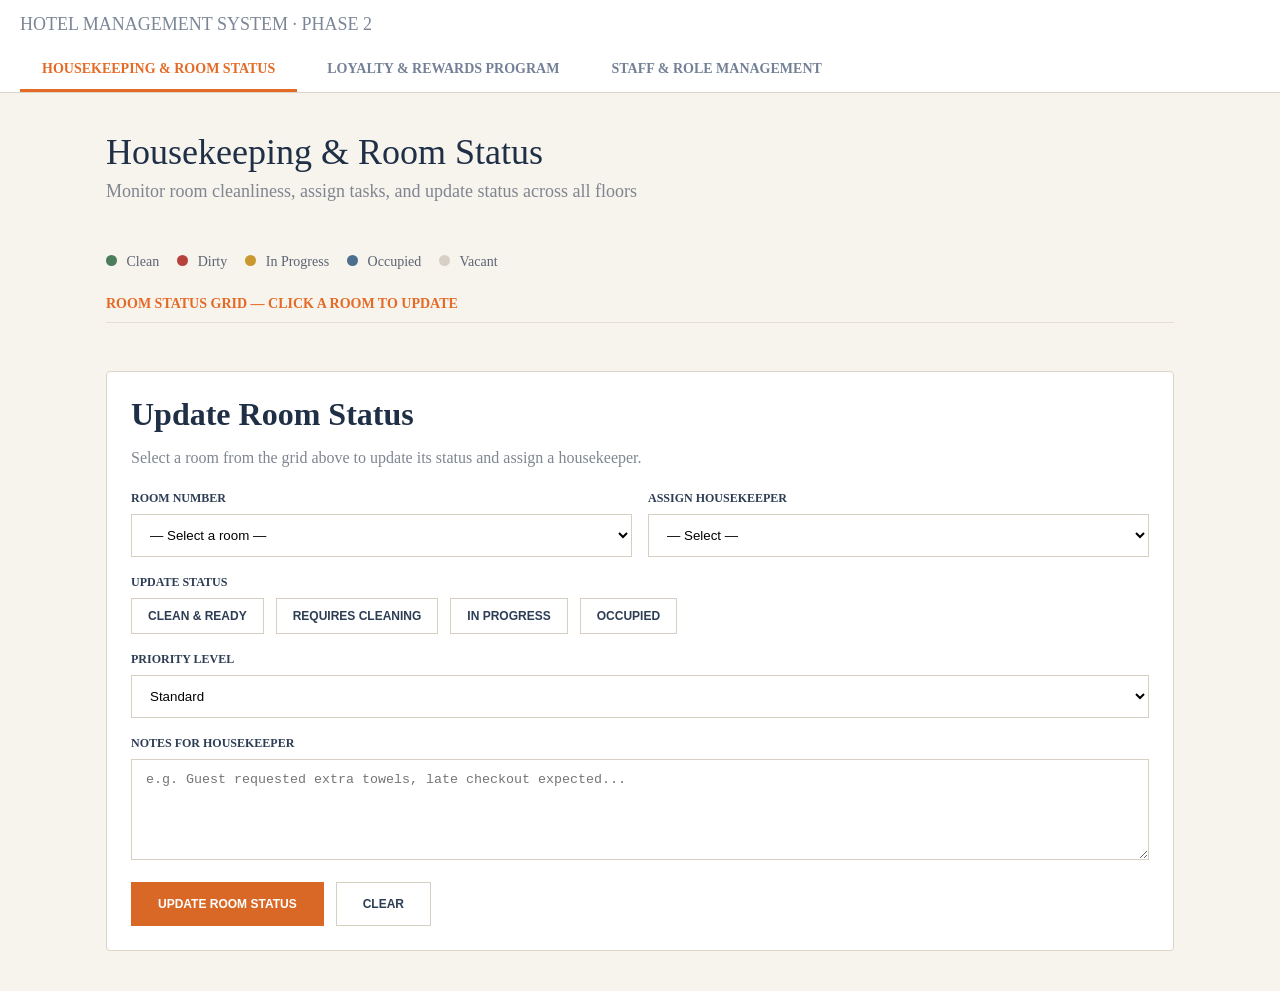
==== templates/housekeeping.html @ 00ec1ace "2nd commit changes in file structure" ====
<!DOCTYPE html>
<html lang="en">
<head>
  <meta charset="UTF-8" />
  <meta name="viewport" content="width=device-width, initial-scale=1.0" />
  <title>Housekeeping & Room Status</title>
  <link rel="stylesheet" href="/static/housekeeping.css" />
</head>
<body>
  <div class="topbar">
    <div class="brand">HOTEL MANAGEMENT SYSTEM · PHASE 2</div>
    <div class="tabs">
      <a class="tab active" href="/">HOUSEKEEPING & ROOM STATUS</a>
      <a class="tab" href="/loyalty">LOYALTY & REWARDS PROGRAM</a>
      <a class="tab" href="/staff">STAFF & ROLE MANAGEMENT</a>
    </div>
  </div>

  <main class="container">
    <section class="header-section">
      <h1>Housekeeping & Room Status</h1>
      <p>Monitor room cleanliness, assign tasks, and update status across all floors</p>
    </section>

    <section class="summary-cards" id="summaryCards"></section>

    <section class="legend">
      <span><i class="dot clean"></i> Clean</span>
      <span><i class="dot dirty"></i> Dirty</span>
      <span><i class="dot progress"></i> In Progress</span>
      <span><i class="dot occupied"></i> Occupied</span>
      <span><i class="dot vacant"></i> Vacant</span>
    </section>

    <section class="grid-section">
      <h3>ROOM STATUS GRID — CLICK A ROOM TO UPDATE</h3>
      <div class="room-grid" id="roomGrid"></div>
    </section>

    <section class="form-section">
      <h2>Update Room Status</h2>
      <p>Select a room from the grid above to update its status and assign a housekeeper.</p>

      <form id="statusForm">
        <div class="row">
          <div class="field">
            <label for="roomSelect">ROOM NUMBER</label>
            <select id="roomSelect">
              <option value="">— Select a room —</option>
            </select>
          </div>

          <div class="field">
            <label for="housekeeperSelect">ASSIGN HOUSEKEEPER</label>
            <select id="housekeeperSelect">
              <option value="">— Select —</option>
            </select>
          </div>
        </div>

        <div class="field">
          <label>UPDATE STATUS</label>
          <div class="status-buttons">
            <button type="button" class="status-btn" data-status="Clean">CLEAN & READY</button>
            <button type="button" class="status-btn" data-status="Dirty">REQUIRES CLEANING</button>
            <button type="button" class="status-btn" data-status="In Progress">IN PROGRESS</button>
            <button type="button" class="status-btn" data-status="Occupied">OCCUPIED</button>
          </div>
        </div>

        <div class="field">
          <label for="prioritySelect">PRIORITY LEVEL</label>
          <select id="prioritySelect">
            <option value="Standard">Standard</option>
            <option value="High">High</option>
            <option value="Urgent">Urgent</option>
          </select>
        </div>

        <div class="field">
          <label for="notes">NOTES FOR HOUSEKEEPER</label>
          <textarea id="notes" rows="5" placeholder="e.g. Guest requested extra towels, late checkout expected..."></textarea>
        </div>

        <div class="actions">
          <button type="submit" class="primary-btn">UPDATE ROOM STATUS</button>
          <button type="button" id="clearBtn" class="secondary-btn">CLEAR</button>
        </div>
      </form>
    </section>
  </main>

  <script src="/static/housekeeping.js"></script>
</body>
</html>
---- static/housekeeping.css ----
* { box-sizing: border-box; }

body {
  margin: 0;
  font-family: Georgia, "Times New Roman", serif;
  background: #f7f3ed;
  color: #1f2f46;
}

.topbar {
  background: #fff;
  border-bottom: 1px solid #ddd3c7;
  padding: 14px 20px 0;
}

.brand {
  font-size: 18px;
  color: #7b8696;
  margin-bottom: 14px;
}

.tabs {
  display: flex;
  gap: 8px;
  flex-wrap: wrap;
}

.tab {
  text-decoration: none;
  color: #748096;
  font-size: 14px;
  padding: 12px 22px;
  border-bottom: 3px solid transparent;
  font-weight: 600;
}

.tab.active {
  color: #e56a25;
  border-bottom-color: #e56a25;
}

.container {
  max-width: 1100px;
  margin: 0 auto;
  padding: 28px 16px 40px;
}

.header-section h1 {
  font-size: 36px;
  font-weight: 500;
  margin: 10px 0 8px;
}

.header-section p {
  margin: 0 0 28px;
  color: #7f8690;
  font-size: 18px;
}

.summary-cards {
  display: grid;
  grid-template-columns: repeat(4, 1fr);
  gap: 16px;
  margin-bottom: 24px;
}

.card {
  background: #fff;
  border: 1px solid #ddd3c7;
  border-radius: 4px;
  text-align: center;
  padding: 24px 10px;
}

.count {
  font-size: 40px;
  color: #e56a25;
  margin-bottom: 8px;
  font-weight: 600;
}

.label {
  font-size: 13px;
  color: #6d7684;
  text-transform: uppercase;
}

.legend {
  display: flex;
  gap: 18px;
  flex-wrap: wrap;
  margin-bottom: 26px;
  color: #5c6472;
  font-size: 14px;
}

.dot {
  display: inline-block;
  width: 11px;
  height: 11px;
  border-radius: 50%;
  margin-right: 6px;
}

.clean { background: #4c7c59; }
.dirty { background: #b7423c; }
.progress { background: #c9992f; }
.occupied { background: #4c6f8d; }
.vacant { background: #d8d0c4; }

.grid-section h3 {
  color: #e56a25;
  font-size: 14px;
  margin-bottom: 16px;
  padding-bottom: 10px;
  border-bottom: 1px solid #e7ddd0;
}

.room-grid {
  display: grid;
  grid-template-columns: repeat(5, 1fr);
  gap: 16px;
  margin-bottom: 32px;
}

.room-card {
  background: #fff;
  border: 1px solid #ddd3c7;
  border-radius: 4px;
  padding: 16px 14px;
  cursor: pointer;
}

.room-number {
  font-size: 30px;
  margin-bottom: 6px;
}

.room-type {
  color: #7f8690;
  font-size: 13px;
  margin-bottom: 14px;
  text-transform: uppercase;
}

.badge {
  display: inline-block;
  padding: 6px 10px;
  border-radius: 3px;
  font-size: 12px;
  font-weight: 700;
  text-transform: uppercase;
}

.badge.clean { background: #edf7ee; color: #3f7b4a; }
.badge.dirty { background: #fdeceb; color: #b7423c; }
.badge.progress { background: #fff4df; color: #bd8a18; }
.badge.occupied { background: #e9f0f7; color: #4c6f8d; }

.form-section {
  background: #fff;
  border: 1px solid #ddd3c7;
  border-radius: 4px;
  padding: 24px;
}

.form-section h2 {
  font-size: 32px;
  margin: 0 0 8px;
}

.form-section p {
  color: #7f8690;
  margin-bottom: 24px;
}

.row {
  display: grid;
  grid-template-columns: 1fr 1fr;
  gap: 16px;
}

.field {
  margin-bottom: 18px;
}

.field label {
  display: block;
  font-size: 12px;
  color: #2d3d54;
  margin-bottom: 8px;
  font-weight: 700;
}

select, textarea {
  width: 100%;
  padding: 12px 14px;
  border: 1px solid #d8cfc3;
  background: #fff;
}

.status-buttons {
  display: flex;
  flex-wrap: wrap;
  gap: 12px;
}

.status-btn {
  background: #fff;
  border: 1px solid #d8cfc3;
  color: #2d3d54;
  padding: 10px 16px;
  cursor: pointer;
  font-weight: 700;
  font-size: 12px;
}

.status-btn.active {
  background: #e56a25;
  color: #fff;
  border-color: #e56a25;
}

.actions {
  margin-top: 14px;
  display: flex;
  gap: 12px;
}

.primary-btn, .secondary-btn {
  padding: 14px 26px;
  border: 1px solid #d8cfc3;
  cursor: pointer;
  font-weight: 700;
  font-size: 12px;
}

.primary-btn {
  background: #d96827;
  color: #fff;
  border-color: #d96827;
}

.secondary-btn {
  background: #fff;
  color: #2d3d54;
}

@media (max-width: 900px) {
  .summary-cards,
  .room-grid,
  .row {
    grid-template-columns: 1fr 1fr;
  }
}

@media (max-width: 600px) {
  .summary-cards,
  .room-grid,
  .row {
    grid-template-columns: 1fr;
  }
}
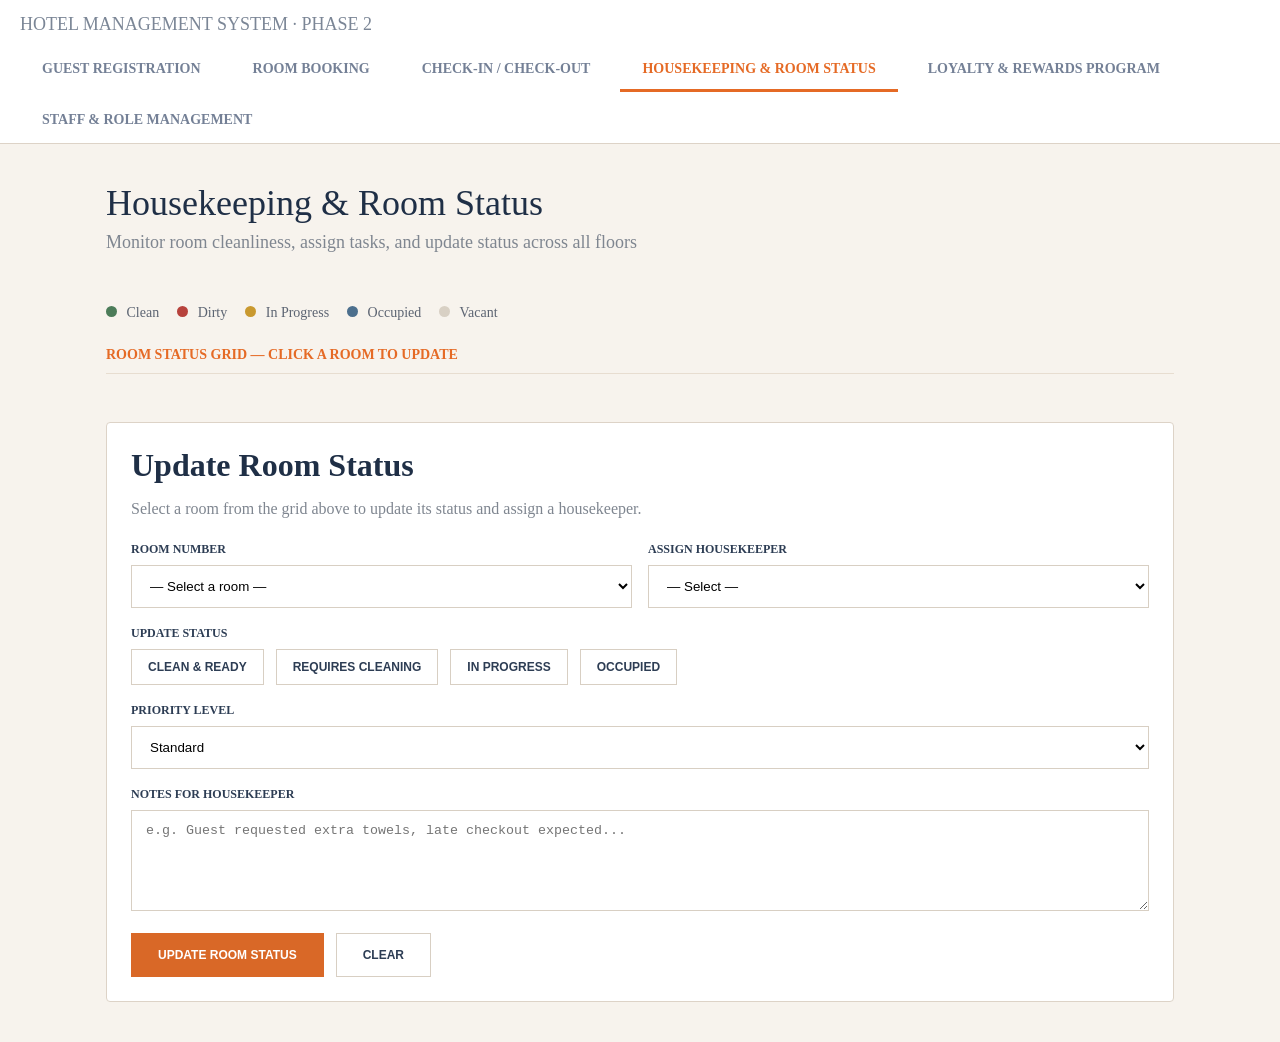
==== commit 2a6bbd47: "3rd commit. Updated all files ,separated each and added 3 functions." ====
--- a/templates/housekeeping.html
+++ b/templates/housekeeping.html
@@ -10,7 +10,10 @@
   <div class="topbar">
     <div class="brand">HOTEL MANAGEMENT SYSTEM · PHASE 2</div>
     <div class="tabs">
-      <a class="tab active" href="/">HOUSEKEEPING & ROOM STATUS</a>
+      <a class="tab" href="/guest-registration">GUEST REGISTRATION</a>
+      <a class="tab" href="/room-booking">ROOM BOOKING</a>
+      <a class="tab" href="/checkin-checkout">CHECK-IN / CHECK-OUT</a>
+      <a class="tab active" href="/housekeeping">HOUSEKEEPING & ROOM STATUS</a>
       <a class="tab" href="/loyalty">LOYALTY & REWARDS PROGRAM</a>
       <a class="tab" href="/staff">STAFF & ROLE MANAGEMENT</a>
     </div>
